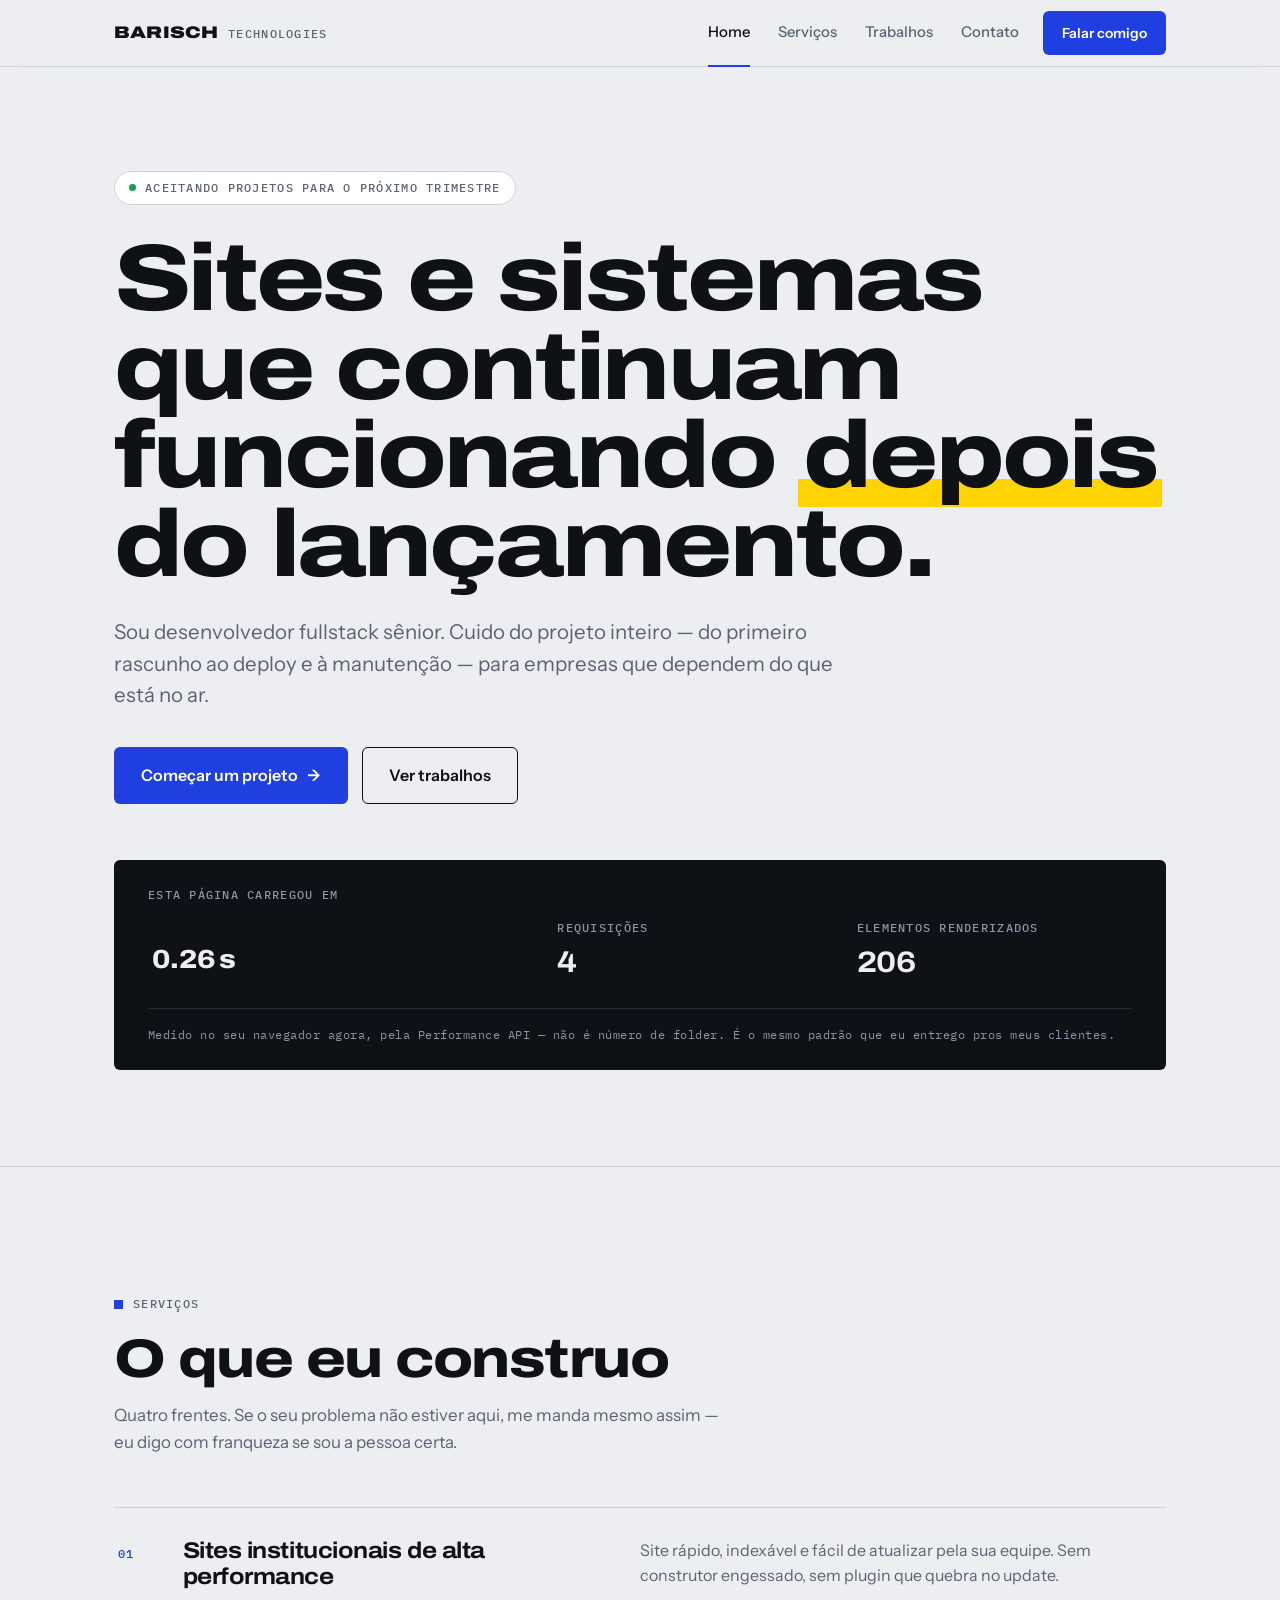
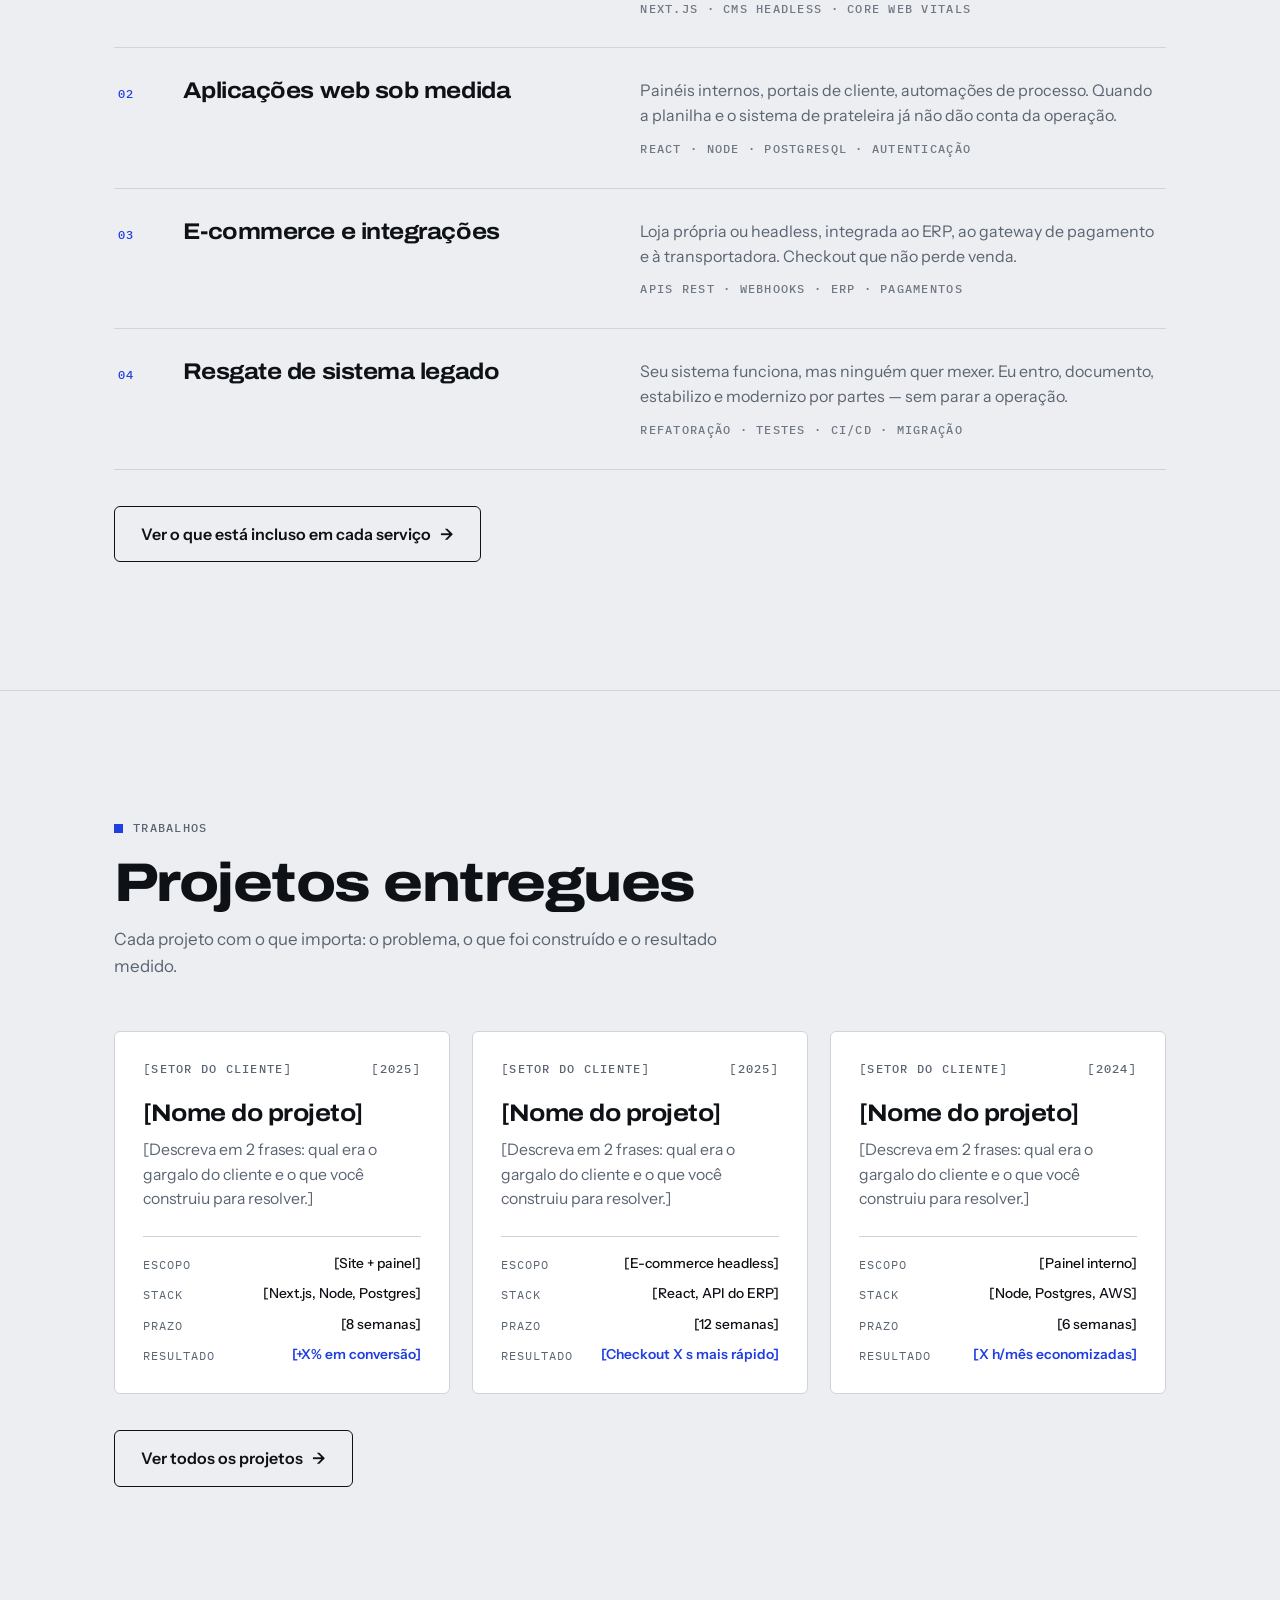
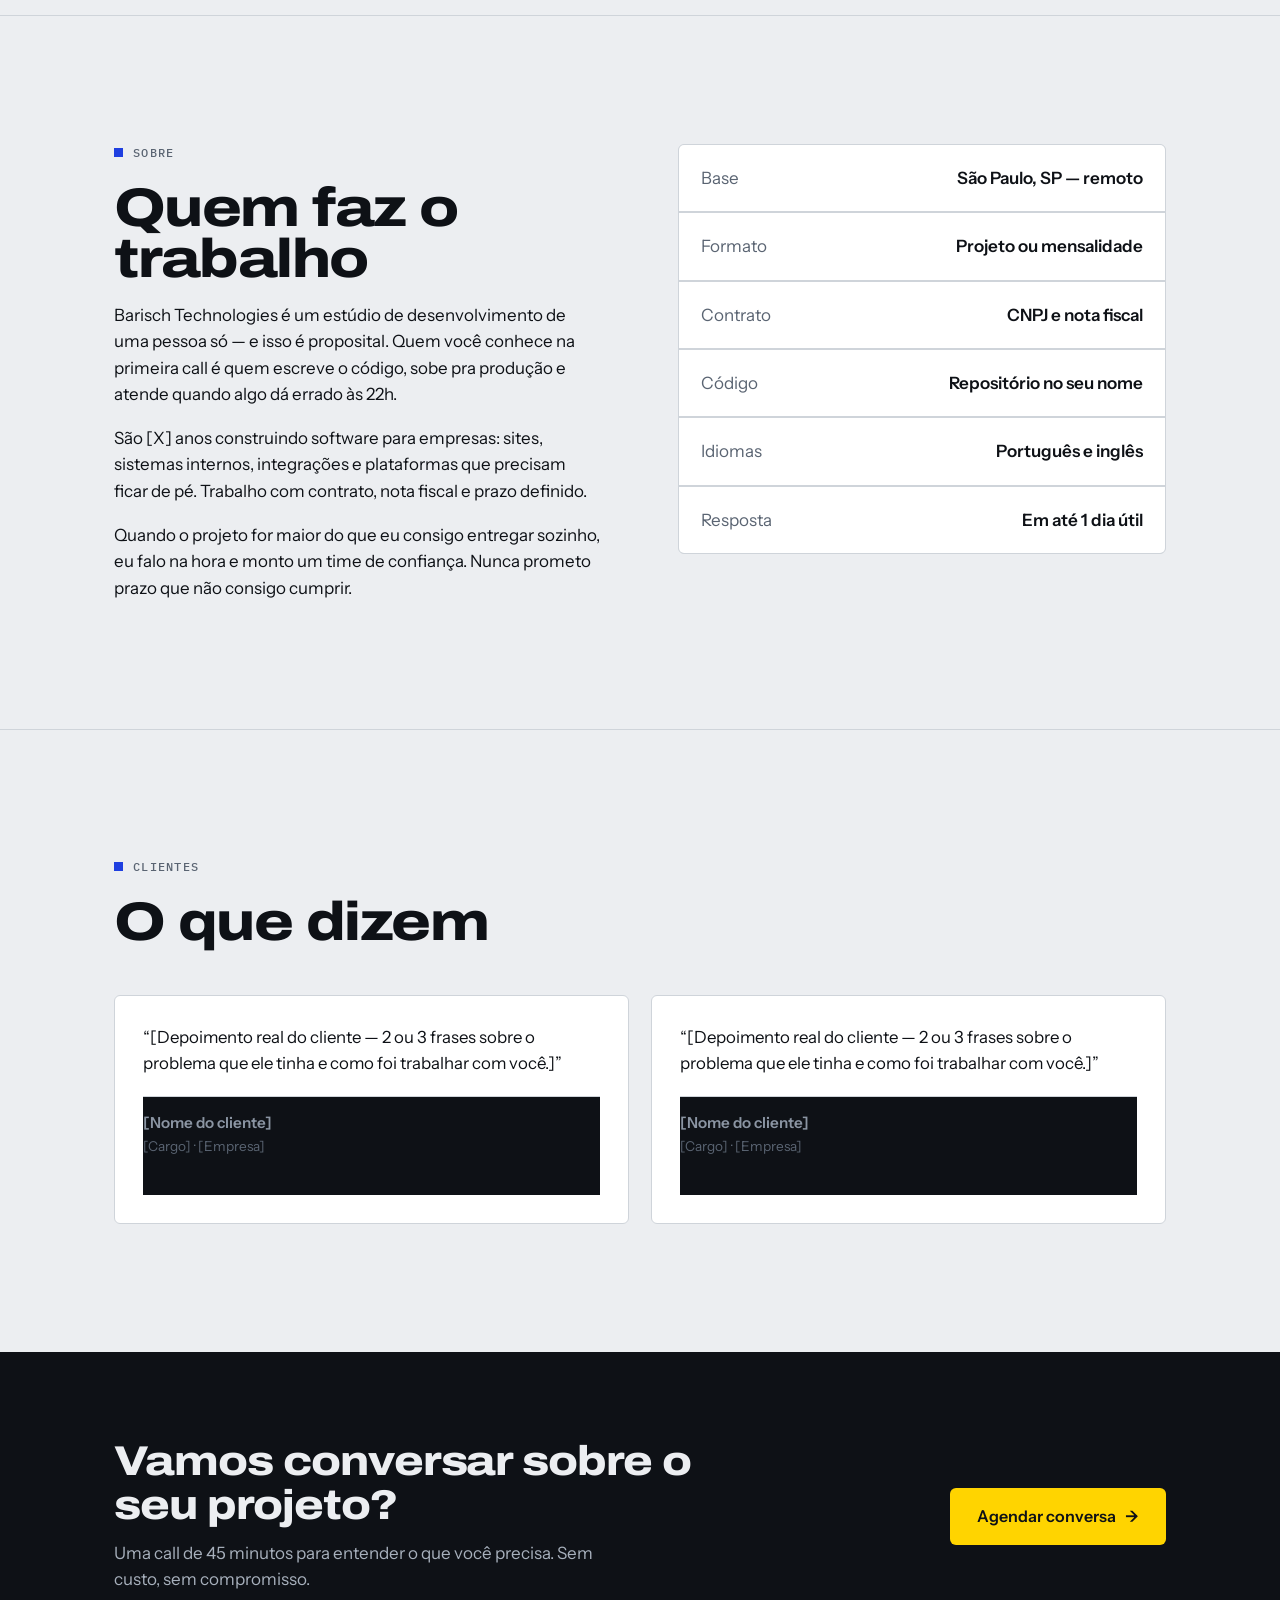
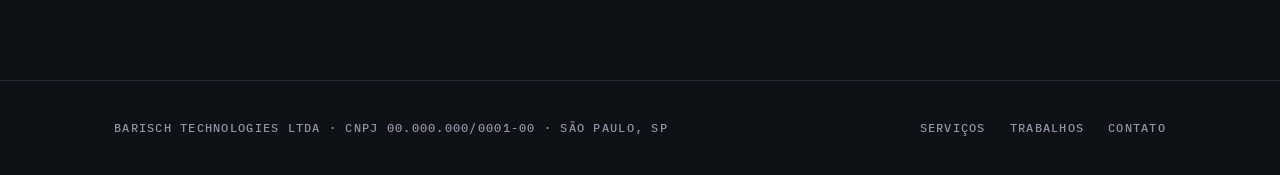
==== index.html @ 4b667dd0 "Initial commit" ====
<!DOCTYPE html>
<html lang="pt-BR">
<head>
<meta charset="UTF-8">
<meta name="viewport" content="width=device-width, initial-scale=1.0">
<title>Barisch Technologies — Sites e sistemas web sob medida | São Paulo</title>
<meta name="description" content="Desenvolvimento fullstack sênior para empresas. Sites rápidos, sistemas web sob medida e integrações — do briefing ao deploy e à manutenção.">

<link rel="preconnect" href="https://fonts.googleapis.com">
<link rel="preconnect" href="https://fonts.gstatic.com" crossorigin>
<link href="https://fonts.googleapis.com/css2?family=Archivo:ital,wdth,wght@0,62..125,100..900&family=Instrument+Sans:wght@400;500;600&family=IBM+Plex+Mono:wght@400;500;600&display=swap" rel="stylesheet">
<link rel="stylesheet" href="assets/styles.css">
</head>
<body>

<header class="nav">
  <div class="wrap nav-in">
    <a href="index.html" class="brand">
      <span class="brand-mark">BARISCH</span>
      <span class="brand-sub mono">Technologies</span>
    </a>
    <nav class="nav-links">
      <a href="index.html" class="active">Home</a>
      <a href="servicos.html">Serviços</a>
      <a href="trabalhos.html">Trabalhos</a>
      <a href="contato.html">Contato</a>
    </nav>
    <a href="contato.html" class="btn btn-primary">Falar comigo</a>
  </div>
</header>

<main id="topo">

  <!-- ============ HERO ============ -->
  <section class="wrap hero">
    <div class="hero-tag mono"><span class="dot"></span>Aceitando projetos para o próximo trimestre</div>
    <h1 class="display">Sites e sistemas que continuam funcionando <span class="mark">depois</span> do lançamento.</h1>
    <p class="hero-lead">Sou desenvolvedor fullstack sênior. Cuido do projeto inteiro — do primeiro rascunho ao deploy e à manutenção — para empresas que dependem do que está no ar.</p>
    <div class="hero-cta">
      <a href="contato.html" class="btn btn-primary">Começar um projeto <span class="btn-arrow">→</span></a>
      <a href="trabalhos.html" class="btn btn-ghost">Ver trabalhos</a>
    </div>

    <!-- assinatura: a própria página se mede -->
    <div class="meter" id="meter">
      <div>
        <span class="meter-label mono">Esta página carregou em</span>
        <div class="meter-big"><span id="m-time">—</span><span>s</span></div>
      </div>
      <div>
        <span class="meter-label mono">Requisições</span>
        <div class="meter-small" id="m-req">—</div>
      </div>
      <div>
        <span class="meter-label mono">Elementos renderizados</span>
        <div class="meter-small" id="m-dom">—</div>
      </div>
      <p class="meter-note">Medido no seu navegador agora, pela Performance API — não é número de folder. É o mesmo padrão que eu entrego pros meus clientes.</p>
    </div>
  </section>

  <!-- ============ SERVIÇOS (resumo) ============ -->
  <section class="section" id="servicos">
    <div class="wrap">
      <div class="rv">
        <div class="eyebrow mono">Serviços</div>
        <h2 class="section-title display">O que eu construo</h2>
        <p class="section-lead">Quatro frentes. Se o seu problema não estiver aqui, me manda mesmo assim — eu digo com franqueza se sou a pessoa certa.</p>
      </div>

      <div class="svc-list rv">
        <article class="svc">
          <div class="svc-idx mono">01</div>
          <h3>Sites institucionais de alta performance</h3>
          <div>
            <p>Site rápido, indexável e fácil de atualizar pela sua equipe. Sem construtor engessado, sem plugin que quebra no update.</p>
            <div class="svc-meta mono">Next.js · CMS headless · Core Web Vitals</div>
          </div>
        </article>

        <article class="svc">
          <div class="svc-idx mono">02</div>
          <h3>Aplicações web sob medida</h3>
          <div>
            <p>Painéis internos, portais de cliente, automações de processo. Quando a planilha e o sistema de prateleira já não dão conta da operação.</p>
            <div class="svc-meta mono">React · Node · PostgreSQL · Autenticação</div>
          </div>
        </article>

        <article class="svc">
          <div class="svc-idx mono">03</div>
          <h3>E-commerce e integrações</h3>
          <div>
            <p>Loja própria ou headless, integrada ao ERP, ao gateway de pagamento e à transportadora. Checkout que não perde venda.</p>
            <div class="svc-meta mono">APIs REST · Webhooks · ERP · Pagamentos</div>
          </div>
        </article>

        <article class="svc">
          <div class="svc-idx mono">04</div>
          <h3>Resgate de sistema legado</h3>
          <div>
            <p>Seu sistema funciona, mas ninguém quer mexer. Eu entro, documento, estabilizo e modernizo por partes — sem parar a operação.</p>
            <div class="svc-meta mono">Refatoração · Testes · CI/CD · Migração</div>
          </div>
        </article>
      </div>

      <p class="rv" style="margin-top:36px">
        <a href="servicos.html" class="btn btn-ghost">Ver o que está incluso em cada serviço <span class="btn-arrow">→</span></a>
      </p>
    </div>
  </section>

  <!-- ============ TRABALHOS (resumo) ============ -->
  <section class="section" id="trabalhos">
    <div class="wrap">
      <div class="rv">
        <div class="eyebrow mono">Trabalhos</div>
        <h2 class="section-title display">Projetos entregues</h2>
        <p class="section-lead">Cada projeto com o que importa: o problema, o que foi construído e o resultado medido.</p>
      </div>

      <!-- SUBSTITUA os 3 cards abaixo por projetos reais -->
      <div class="work-grid rv">
        <article class="card">
          <div class="card-top mono"><span>[Setor do cliente]</span><span>[2025]</span></div>
          <h3>[Nome do projeto]</h3>
          <p>[Descreva em 2 frases: qual era o gargalo do cliente e o que você construiu para resolver.]</p>
          <dl class="spec">
            <div class="spec-row"><dt>Escopo</dt><dd>[Site + painel]</dd></div>
            <div class="spec-row"><dt>Stack</dt><dd>[Next.js, Node, Postgres]</dd></div>
            <div class="spec-row"><dt>Prazo</dt><dd>[8 semanas]</dd></div>
            <div class="spec-row"><dt>Resultado</dt><dd class="win">[+X% em conversão]</dd></div>
          </dl>
        </article>

        <article class="card">
          <div class="card-top mono"><span>[Setor do cliente]</span><span>[2025]</span></div>
          <h3>[Nome do projeto]</h3>
          <p>[Descreva em 2 frases: qual era o gargalo do cliente e o que você construiu para resolver.]</p>
          <dl class="spec">
            <div class="spec-row"><dt>Escopo</dt><dd>[E-commerce headless]</dd></div>
            <div class="spec-row"><dt>Stack</dt><dd>[React, API do ERP]</dd></div>
            <div class="spec-row"><dt>Prazo</dt><dd>[12 semanas]</dd></div>
            <div class="spec-row"><dt>Resultado</dt><dd class="win">[Checkout X s mais rápido]</dd></div>
          </dl>
        </article>

        <article class="card">
          <div class="card-top mono"><span>[Setor do cliente]</span><span>[2024]</span></div>
          <h3>[Nome do projeto]</h3>
          <p>[Descreva em 2 frases: qual era o gargalo do cliente e o que você construiu para resolver.]</p>
          <dl class="spec">
            <div class="spec-row"><dt>Escopo</dt><dd>[Painel interno]</dd></div>
            <div class="spec-row"><dt>Stack</dt><dd>[Node, Postgres, AWS]</dd></div>
            <div class="spec-row"><dt>Prazo</dt><dd>[6 semanas]</dd></div>
            <div class="spec-row"><dt>Resultado</dt><dd class="win">[X h/mês economizadas]</dd></div>
          </dl>
        </article>
      </div>

      <p class="rv" style="margin-top:36px">
        <a href="trabalhos.html" class="btn btn-ghost">Ver todos os projetos <span class="btn-arrow">→</span></a>
      </p>
    </div>
  </section>

  <!-- ============ SOBRE ============ -->
  <section class="section" id="sobre">
    <div class="wrap about rv">
      <div>
        <div class="eyebrow mono">Sobre</div>
        <h2 class="section-title display">Quem faz o trabalho</h2>
        <div class="about-body">
          <p>Barisch Technologies é um estúdio de desenvolvimento de uma pessoa só — e isso é proposital. Quem você conhece na primeira call é quem escreve o código, sobe pra produção e atende quando algo dá errado às 22h.</p>
          <p>São [X] anos construindo software para empresas: sites, sistemas internos, integrações e plataformas que precisam ficar de pé. Trabalho com contrato, nota fiscal e prazo definido.</p>
          <p>Quando o projeto for maior do que eu consigo entregar sozinho, eu falo na hora e monto um time de confiança. Nunca prometo prazo que não consigo cumprir.</p>
        </div>
      </div>
      <dl class="facts">
        <div class="fact"><dt>Base</dt><dd>São Paulo, SP — remoto</dd></div>
        <div class="fact"><dt>Formato</dt><dd>Projeto ou mensalidade</dd></div>
        <div class="fact"><dt>Contrato</dt><dd>CNPJ e nota fiscal</dd></div>
        <div class="fact"><dt>Código</dt><dd>Repositório no seu nome</dd></div>
        <div class="fact"><dt>Idiomas</dt><dd>Português e inglês</dd></div>
        <div class="fact"><dt>Resposta</dt><dd>Em até 1 dia útil</dd></div>
      </dl>
    </div>
  </section>

  <!-- ============ DEPOIMENTOS ============ -->
  <section class="section" id="depoimentos">
    <div class="wrap">
      <div class="rv">
        <div class="eyebrow mono">Clientes</div>
        <h2 class="section-title display">O que dizem</h2>
      </div>
      <!-- SUBSTITUA por depoimentos reais -->
      <div class="quotes rv">
        <blockquote class="quote">
          <p>“[Depoimento real do cliente — 2 ou 3 frases sobre o problema que ele tinha e como foi trabalhar com você.]”</p>
          <footer><cite>[Nome do cliente]</cite><small>[Cargo] · [Empresa]</small></footer>
        </blockquote>
        <blockquote class="quote">
          <p>“[Depoimento real do cliente — 2 ou 3 frases sobre o problema que ele tinha e como foi trabalhar com você.]”</p>
          <footer><cite>[Nome do cliente]</cite><small>[Cargo] · [Empresa]</small></footer>
        </blockquote>
      </div>
    </div>
  </section>

  <!-- ============ CTA STRIP ============ -->
  <section class="cta-strip">
    <div class="wrap">
      <div>
        <h2>Vamos conversar sobre o seu projeto?</h2>
        <p>Uma call de 45 minutos para entender o que você precisa. Sem custo, sem compromisso.</p>
      </div>
      <a href="contato.html" class="btn btn-primary">Agendar conversa <span class="btn-arrow">→</span></a>
    </div>
  </section>
</main>

<footer>
  <div class="wrap foot-in">
    <div class="mono">Barisch Technologies LTDA · CNPJ 00.000.000/0001-00 · São Paulo, SP</div>
    <div class="foot-links mono">
      <a href="servicos.html">Serviços</a>
      <a href="trabalhos.html">Trabalhos</a>
      <a href="contato.html">Contato</a>
    </div>
  </div>
</footer>

<script src="assets/main.js"></script>
</body>
</html>
---- assets/styles.css ----
/* =========================================================
   Barisch Technologies — shared stylesheet
   Design tokens, layout primitives and components used
   across every page. Keep this file as the single source
   of truth. Per-page tweaks go in a <style> block in the
   individual HTML file.
   ========================================================= */

:root{
  --paper:#ECEEF1;
  --panel:#FFFFFF;
  --ink:#0E1116;
  --slate:#5A6472;
  --line:#CFD4DA;
  --cobalt:#1F3FE0;
  --sinal:#FFD400;
  --radius:6px;
  --gutter:clamp(20px,5vw,64px);
  --maxw:1180px;
}

*{box-sizing:border-box;margin:0;padding:0}
html{scroll-behavior:smooth;-webkit-text-size-adjust:100%}
body{
  background:var(--paper);
  color:var(--ink);
  font-family:"Instrument Sans",system-ui,sans-serif;
  font-size:17px;
  line-height:1.55;
  -webkit-font-smoothing:antialiased;
  overflow-x:hidden;
}
a{color:inherit;text-decoration:none}
img{max-width:100%;display:block}
::selection{background:var(--sinal);color:var(--ink)}
:focus-visible{outline:3px solid var(--cobalt);outline-offset:3px;border-radius:2px}

/* ---------- type roles ---------- */
.display{
  font-family:"Archivo",system-ui,sans-serif;
  font-variation-settings:"wdth" 118;
  font-weight:800;
  line-height:0.94;
  letter-spacing:-0.028em;
}
.mono{
  font-family:"IBM Plex Mono",ui-monospace,monospace;
  font-size:0.72rem;
  letter-spacing:0.11em;
  text-transform:uppercase;
  font-weight:500;
}

.wrap{max-width:var(--maxw);margin:0 auto;padding-inline:var(--gutter)}

/* ---------- nav ---------- */
.nav{
  position:sticky;top:0;z-index:50;
  background:rgba(236,238,241,.86);
  backdrop-filter:blur(10px);
  border-bottom:1px solid var(--line);
}
.nav-in{display:flex;align-items:center;gap:24px;height:66px}
.brand{display:flex;align-items:baseline;gap:10px;margin-right:auto}
.brand-mark{
  font-family:"Archivo",sans-serif;font-variation-settings:"wdth" 125;
  font-weight:900;font-size:1.05rem;letter-spacing:0.01em;
}
.brand-sub{color:var(--slate)}
.nav-links{display:flex;gap:28px}
.nav-links a{font-size:.93rem;font-weight:500;color:var(--slate);transition:color .18s;position:relative}
.nav-links a:hover{color:var(--ink)}
.nav-links a.active{color:var(--ink)}
.nav-links a.active::after{
  content:"";position:absolute;left:0;right:0;bottom:-22px;
  height:2px;background:var(--cobalt);
}
.nav .btn{padding:10px 18px;font-size:.87rem}

/* ---------- buttons ---------- */
.btn{
  display:inline-flex;align-items:center;gap:9px;
  padding:15px 26px;border-radius:var(--radius);
  font-family:"Instrument Sans",sans-serif;font-weight:600;font-size:1rem;
  border:1px solid transparent;cursor:pointer;
  transition:transform .16s ease, background .16s ease, color .16s ease;
}
.btn-primary{background:var(--cobalt);color:#fff}
.btn-primary:hover{background:#1730B8;transform:translateY(-2px)}
.btn-ghost{border-color:var(--ink);color:var(--ink);background:transparent}
.btn-ghost:hover{background:var(--ink);color:var(--paper);transform:translateY(-2px)}
.btn-arrow{transition:transform .16s ease}
.btn:hover .btn-arrow{transform:translateX(3px)}

/* ---------- section scaffolding ---------- */
.section{padding-block:clamp(72px,10vw,132px);border-top:1px solid var(--line)}
.section.no-border{border-top:none}
.eyebrow{display:flex;align-items:center;gap:10px;color:var(--slate);margin-bottom:20px}
.eyebrow::before{content:"";width:9px;height:9px;background:var(--cobalt);flex:none}
.section-title{font-size:clamp(2rem,4.6vw,3.4rem);max-width:16ch;margin-bottom:18px}
.section-lead{color:var(--slate);max-width:56ch;font-size:1.06rem}

/* ---------- page header (inner pages) ---------- */
.page-head{padding-top:clamp(56px,9vw,104px);padding-bottom:clamp(48px,7vw,80px)}
.page-head h1{font-size:clamp(2.4rem,6.4vw,4.6rem);max-width:16ch;margin-bottom:22px}
.page-head .lead{font-size:clamp(1.05rem,1.7vw,1.22rem);color:var(--slate);max-width:58ch}

/* ---------- hero ---------- */
.hero{padding-top:clamp(56px,9vw,104px);padding-bottom:clamp(56px,8vw,96px)}
.hero-tag{
  display:inline-flex;align-items:center;gap:9px;color:var(--slate);
  border:1px solid var(--line);background:var(--panel);
  padding:7px 14px;border-radius:100px;margin-bottom:30px;
}
.dot{width:7px;height:7px;border-radius:50%;background:#12A150;flex:none}
.hero h1{font-size:clamp(2.6rem,7.6vw,5.9rem);max-width:15ch;margin-bottom:26px}
.mark{
  background:linear-gradient(to top,var(--sinal) 0 .30em,transparent .30em);
  padding-inline:.05em;
}
.hero-lead{font-size:clamp(1.05rem,1.9vw,1.28rem);color:var(--slate);max-width:54ch;margin-bottom:36px}
.hero-cta{display:flex;flex-wrap:wrap;gap:14px;margin-bottom:56px}

/* signature: live measurement of this page */
.meter{
  background:var(--ink);color:var(--paper);border-radius:var(--radius);
  padding:26px clamp(20px,3vw,34px);
  display:grid;grid-template-columns:1.4fr 1fr 1fr;gap:24px;align-items:end;
}
.meter-label{color:#8B95A3;margin-bottom:12px;display:block}
.meter-big{
  font-family:"Archivo",sans-serif;font-variation-settings:"wdth" 112;
  font-weight:800;font-size:clamp(2.4rem,5.6vw,3.9rem);line-height:1;
  letter-spacing:-0.03em;color:var(--sinal);
}
.meter-big span{font-size:.42em;color:var(--paper);margin-left:4px;letter-spacing:0}
.meter-small{
  font-family:"Archivo",sans-serif;font-variation-settings:"wdth" 112;
  font-weight:700;font-size:clamp(1.3rem,2.6vw,1.85rem);line-height:1;letter-spacing:-0.02em;
}
.meter-note{
  grid-column:1/-1;border-top:1px solid #262C35;padding-top:16px;margin-top:6px;
  color:#8B95A3;font-family:"IBM Plex Mono",monospace;font-size:.78rem;
  letter-spacing:.04em;text-transform:none;
}

/* ---------- services list ---------- */
.svc-list{margin-top:52px;border-top:1px solid var(--line)}
.svc{
  display:grid;grid-template-columns:auto 1.1fr 1.4fr;gap:clamp(16px,4vw,48px);
  align-items:start;padding:30px 4px;border-bottom:1px solid var(--line);
  transition:background .2s ease,padding-inline .2s ease;
}
.svc:hover{background:var(--panel);padding-inline:20px}
.svc-idx{color:var(--cobalt);padding-top:7px}
.svc h3{font-family:"Archivo",sans-serif;font-variation-settings:"wdth" 112;font-weight:700;font-size:1.42rem;letter-spacing:-0.02em;line-height:1.15}
.svc p{color:var(--slate);font-size:1rem}
.svc-meta{margin-top:12px;color:var(--slate);opacity:.85}

/* ---------- service detail (servicos.html) ---------- */
.svc-detail{padding-block:clamp(56px,7vw,88px);border-top:1px solid var(--line)}
.svc-detail-grid{display:grid;grid-template-columns:1fr 2fr;gap:clamp(24px,6vw,80px);align-items:start}
.svc-detail-num{
  font-family:"Archivo",sans-serif;font-variation-settings:"wdth" 125;
  font-weight:900;font-size:clamp(4rem,10vw,7rem);line-height:.9;
  letter-spacing:-0.04em;color:var(--cobalt);
}
.svc-detail h2{font-family:"Archivo",sans-serif;font-variation-settings:"wdth" 115;font-weight:800;font-size:clamp(1.8rem,3.6vw,2.6rem);letter-spacing:-0.025em;line-height:1.05;margin-bottom:20px}
.svc-detail-body p{color:var(--slate);font-size:1.06rem;margin-bottom:18px;max-width:56ch}
.svc-detail-body ul{list-style:none;display:grid;gap:10px;margin:24px 0;max-width:56ch}
.svc-detail-body ul li{display:flex;gap:12px;font-size:1rem}
.svc-detail-body ul li::before{content:"→";color:var(--cobalt);font-weight:600;flex:none}
.svc-meta-row{display:grid;grid-template-columns:repeat(auto-fit,minmax(160px,1fr));gap:2px;background:var(--line);border:1px solid var(--line);border-radius:var(--radius);overflow:hidden;margin-top:28px;max-width:640px}
.svc-meta-cell{background:var(--panel);padding:16px 18px}
.svc-meta-cell dt{color:var(--slate);margin-bottom:6px}
.svc-meta-cell dd{font-weight:600;font-size:1rem}

/* ---------- work / cards ---------- */
.work-grid{display:grid;grid-template-columns:repeat(auto-fit,minmax(300px,1fr));gap:22px;margin-top:52px}
.card{
  background:var(--panel);border:1px solid var(--line);border-radius:var(--radius);
  padding:28px;display:flex;flex-direction:column;
  transition:border-color .2s ease,transform .2s ease,box-shadow .2s ease;
}
.card:hover{border-color:var(--cobalt);transform:translateY(-4px);box-shadow:0 14px 34px rgba(14,17,22,.09)}
.card-top{display:flex;justify-content:space-between;align-items:center;gap:12px;color:var(--slate);margin-bottom:22px}
.card h3{font-family:"Archivo",sans-serif;font-variation-settings:"wdth" 112;font-weight:700;font-size:1.5rem;letter-spacing:-0.02em;line-height:1.1;margin-bottom:12px}
.card p{color:var(--slate);font-size:.99rem;margin-bottom:24px}
.spec{border-top:1px solid var(--line);margin-top:auto;padding-top:16px;display:grid;gap:9px}
.spec-row{display:flex;justify-content:space-between;gap:16px;font-size:.86rem}
.spec-row dt{color:var(--slate);font-family:"IBM Plex Mono",monospace;font-size:.72rem;letter-spacing:.09em;text-transform:uppercase;padding-top:3px;flex:none}
.spec-row dd{text-align:right;font-weight:500}
.spec-row dd.win{color:var(--cobalt);font-weight:600}

/* ---------- case study (trabalhos.html) ---------- */
.case{padding-block:clamp(56px,8vw,96px);border-top:1px solid var(--line)}
.case-head{display:flex;justify-content:space-between;align-items:baseline;gap:20px;flex-wrap:wrap;margin-bottom:26px;color:var(--slate)}
.case h2{font-family:"Archivo",sans-serif;font-variation-settings:"wdth" 115;font-weight:800;font-size:clamp(2rem,4.6vw,3.4rem);letter-spacing:-0.025em;line-height:1;margin-bottom:14px;max-width:20ch}
.case-tagline{color:var(--slate);font-size:1.15rem;max-width:52ch;margin-bottom:44px}
.case-body{display:grid;grid-template-columns:2fr 1fr;gap:clamp(28px,5vw,64px);align-items:start}
.case-content h3{font-family:"Archivo",sans-serif;font-variation-settings:"wdth" 112;font-weight:700;font-size:1.15rem;letter-spacing:-0.01em;color:var(--cobalt);margin:26px 0 10px;text-transform:uppercase;letter-spacing:.05em}
.case-content h3:first-child{margin-top:0}
.case-content p{color:var(--slate);font-size:1.02rem;margin-bottom:14px;max-width:60ch}
.case-side{background:var(--panel);border:1px solid var(--line);border-radius:var(--radius);padding:26px;position:sticky;top:84px}
.case-side dl{display:grid;gap:18px}
.case-side dt{color:var(--slate);margin-bottom:4px}
.case-side dd{font-weight:600}
.case-side .win{color:var(--cobalt);font-size:1.1rem}

/* ---------- stack ---------- */
.stack-grid{display:grid;grid-template-columns:repeat(auto-fit,minmax(210px,1fr));gap:34px;margin-top:48px}
.stack-col h4{color:var(--slate);margin-bottom:14px;padding-bottom:10px;border-bottom:1px solid var(--line)}
.stack-col ul{list-style:none;display:grid;gap:7px}
.stack-col li{font-size:.98rem;font-weight:500}

/* ---------- process ---------- */
.steps{display:grid;grid-template-columns:repeat(auto-fit,minmax(215px,1fr));gap:2px;margin-top:52px;background:var(--line)}
.step{background:var(--paper);padding:26px 22px 30px}
.step-n{
  font-family:"Archivo",sans-serif;font-variation-settings:"wdth" 125;font-weight:900;
  font-size:2.4rem;line-height:1;color:var(--line);letter-spacing:-0.03em;margin-bottom:16px;
}
.step h3{font-size:1.1rem;font-weight:600;margin-bottom:8px}
.step p{color:var(--slate);font-size:.94rem}

/* ---------- about ---------- */
.about{display:grid;grid-template-columns:1fr 1fr;gap:clamp(30px,6vw,80px);align-items:start}
.about-body p{margin-bottom:18px;font-size:1.06rem}
.about-body p:last-child{margin-bottom:0}
.facts{display:grid;gap:2px;background:var(--line);border:1px solid var(--line);border-radius:var(--radius);overflow:hidden}
.fact{background:var(--panel);padding:20px 22px;display:flex;justify-content:space-between;gap:16px;align-items:baseline}
.fact dt{color:var(--slate)}
.fact dd{font-weight:600;text-align:right}

/* ---------- quotes ---------- */
.quotes{display:grid;grid-template-columns:repeat(auto-fit,minmax(280px,1fr));gap:22px;margin-top:48px}
.quote{background:var(--panel);border:1px solid var(--line);border-radius:var(--radius);padding:28px}
.quote p{font-size:1.05rem;margin-bottom:20px}
.quote footer{display:flex;flex-direction:column;gap:2px;border-top:1px solid var(--line);padding-top:14px}
.quote cite{font-style:normal;font-weight:600;font-size:.95rem}
.quote small{color:var(--slate);font-size:.85rem}

/* ---------- faq ---------- */
.faq{margin-top:48px;border-top:1px solid var(--line)}
.faq details{border-bottom:1px solid var(--line)}
.faq summary{
  list-style:none;cursor:pointer;padding:24px 40px 24px 0;position:relative;
  font-weight:600;font-size:1.1rem;transition:color .16s;
}
.faq summary::-webkit-details-marker{display:none}
.faq summary::after{
  content:"+";position:absolute;right:6px;top:50%;transform:translateY(-50%);
  font-family:"IBM Plex Mono",monospace;font-size:1.45rem;color:var(--cobalt);font-weight:400;
}
.faq details[open] summary::after{content:"−"}
.faq summary:hover{color:var(--cobalt)}
.faq-a{padding:0 clamp(0px,8vw,90px) 26px 0;color:var(--slate)}

/* ---------- CTA strip ---------- */
.cta-strip{background:var(--ink);color:var(--paper);padding-block:clamp(56px,7vw,88px)}
.cta-strip .wrap{display:flex;justify-content:space-between;align-items:center;gap:32px;flex-wrap:wrap}
.cta-strip h2{font-family:"Archivo",sans-serif;font-variation-settings:"wdth" 115;font-weight:800;font-size:clamp(1.7rem,3.6vw,2.6rem);letter-spacing:-0.025em;line-height:1.05;max-width:20ch}
.cta-strip p{color:#A7B0BC;margin-top:12px;max-width:44ch}
.cta-strip .btn-primary{background:var(--sinal);color:var(--ink)}
.cta-strip .btn-primary:hover{background:#F5CD00}

/* ---------- contact ---------- */
.contact{background:var(--ink);color:var(--paper);border-top:none}
.contact .eyebrow{color:#8B95A3}
.contact .section-lead{color:#A7B0BC}
.contact-grid{display:grid;grid-template-columns:1fr 1fr;gap:clamp(34px,6vw,80px);align-items:start}
.chan{display:grid;gap:2px;background:#262C35;border:1px solid #262C35;border-radius:var(--radius);overflow:hidden;margin-top:34px}
.chan a{background:#161B22;padding:20px 22px;display:flex;justify-content:space-between;align-items:center;gap:16px;transition:background .18s}
.chan a:hover{background:#1E2530}
.chan span{color:#8B95A3}
.chan strong{font-weight:600}
form{display:grid;gap:14px}
.field{display:grid;gap:7px}
.field label{color:#8B95A3;font-family:"IBM Plex Mono",monospace;font-size:.72rem;letter-spacing:.11em;text-transform:uppercase}
.field input,.field select,.field textarea{
  width:100%;background:#161B22;border:1px solid #303845;color:var(--paper);
  border-radius:var(--radius);padding:14px 15px;font-family:"Instrument Sans",sans-serif;
  font-size:1rem;transition:border-color .16s;
}
.field textarea{resize:vertical;min-height:112px}
.field input:focus,.field select:focus,.field textarea:focus{border-color:var(--cobalt);outline:none}
form .btn-primary{justify-content:center;margin-top:6px}
.form-note{color:#8B95A3;font-size:.83rem}

/* contact page FAQ inverse styling */
.contact .faq{border-top-color:#262C35}
.contact .faq details{border-bottom-color:#262C35}
.contact .faq summary{color:var(--paper)}
.contact .faq summary::after{color:var(--sinal)}
.contact .faq summary:hover{color:var(--sinal)}
.contact .faq-a{color:#A7B0BC}

/* ---------- footer ---------- */
footer{background:var(--ink);color:#8B95A3;padding-block:38px;border-top:1px solid #262C35}
.foot-in{display:flex;flex-wrap:wrap;gap:18px 34px;align-items:center;justify-content:space-between}
.foot-in a:hover{color:var(--paper)}
.foot-links{display:flex;gap:24px;flex-wrap:wrap}

/* ---------- reveal on scroll ---------- */
.rv{opacity:0;transform:translateY(22px);transition:opacity .6s ease,transform .6s ease}
.rv.in{opacity:1;transform:none}

/* ---------- responsive ---------- */
@media(max-width:860px){
  .nav-links{display:none}
  .meter{grid-template-columns:1fr 1fr;gap:20px}
  .meter-big{grid-column:1/-1}
  .svc{grid-template-columns:auto 1fr;row-gap:10px}
  .svc-idx{grid-row:1/3}
  .svc-detail-grid,.about,.contact-grid,.case-body{grid-template-columns:1fr}
  .case-side{position:static}
}
@media(max-width:520px){
  body{font-size:16px}
  .hero-cta .btn{width:100%;justify-content:center}
  .card,.quote{padding:24px}
}
@media(prefers-reduced-motion:reduce){
  *{animation:none!important;transition:none!important}
  html{scroll-behavior:auto}
  .rv{opacity:1;transform:none}
}
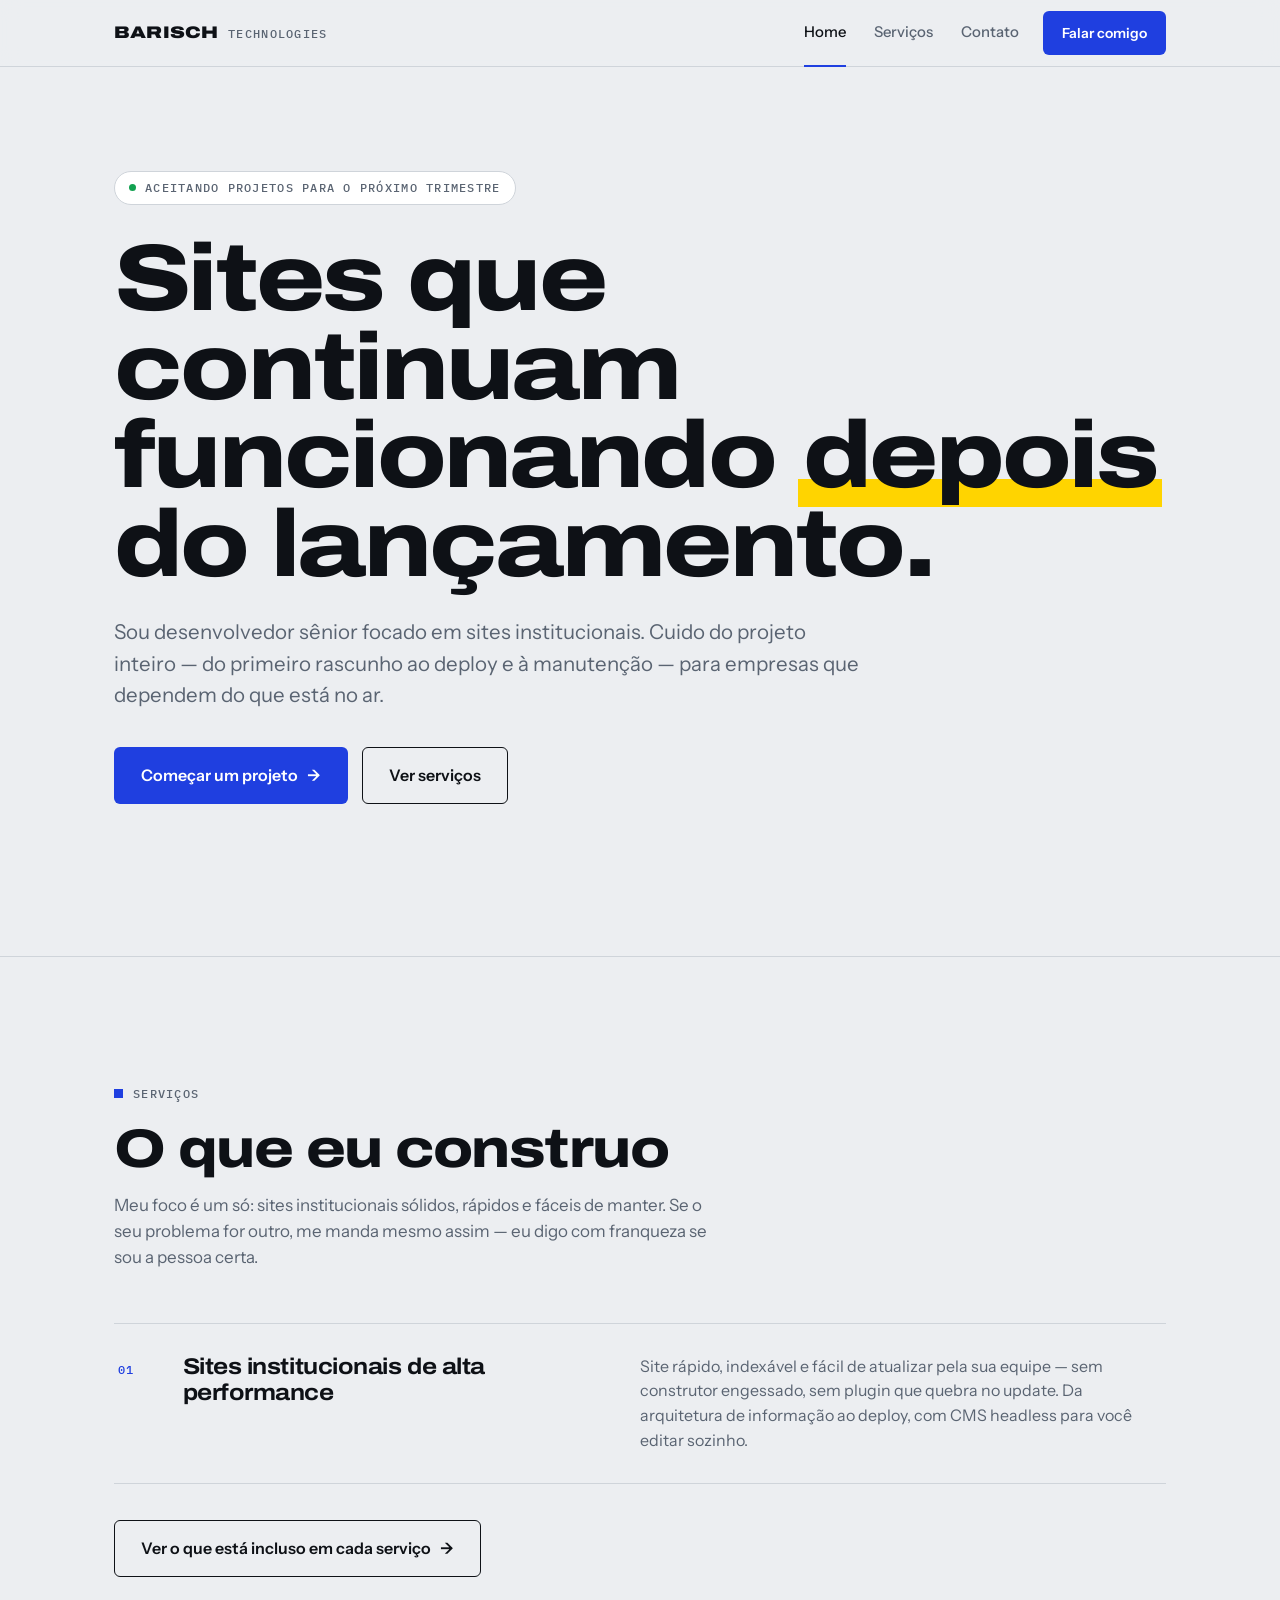
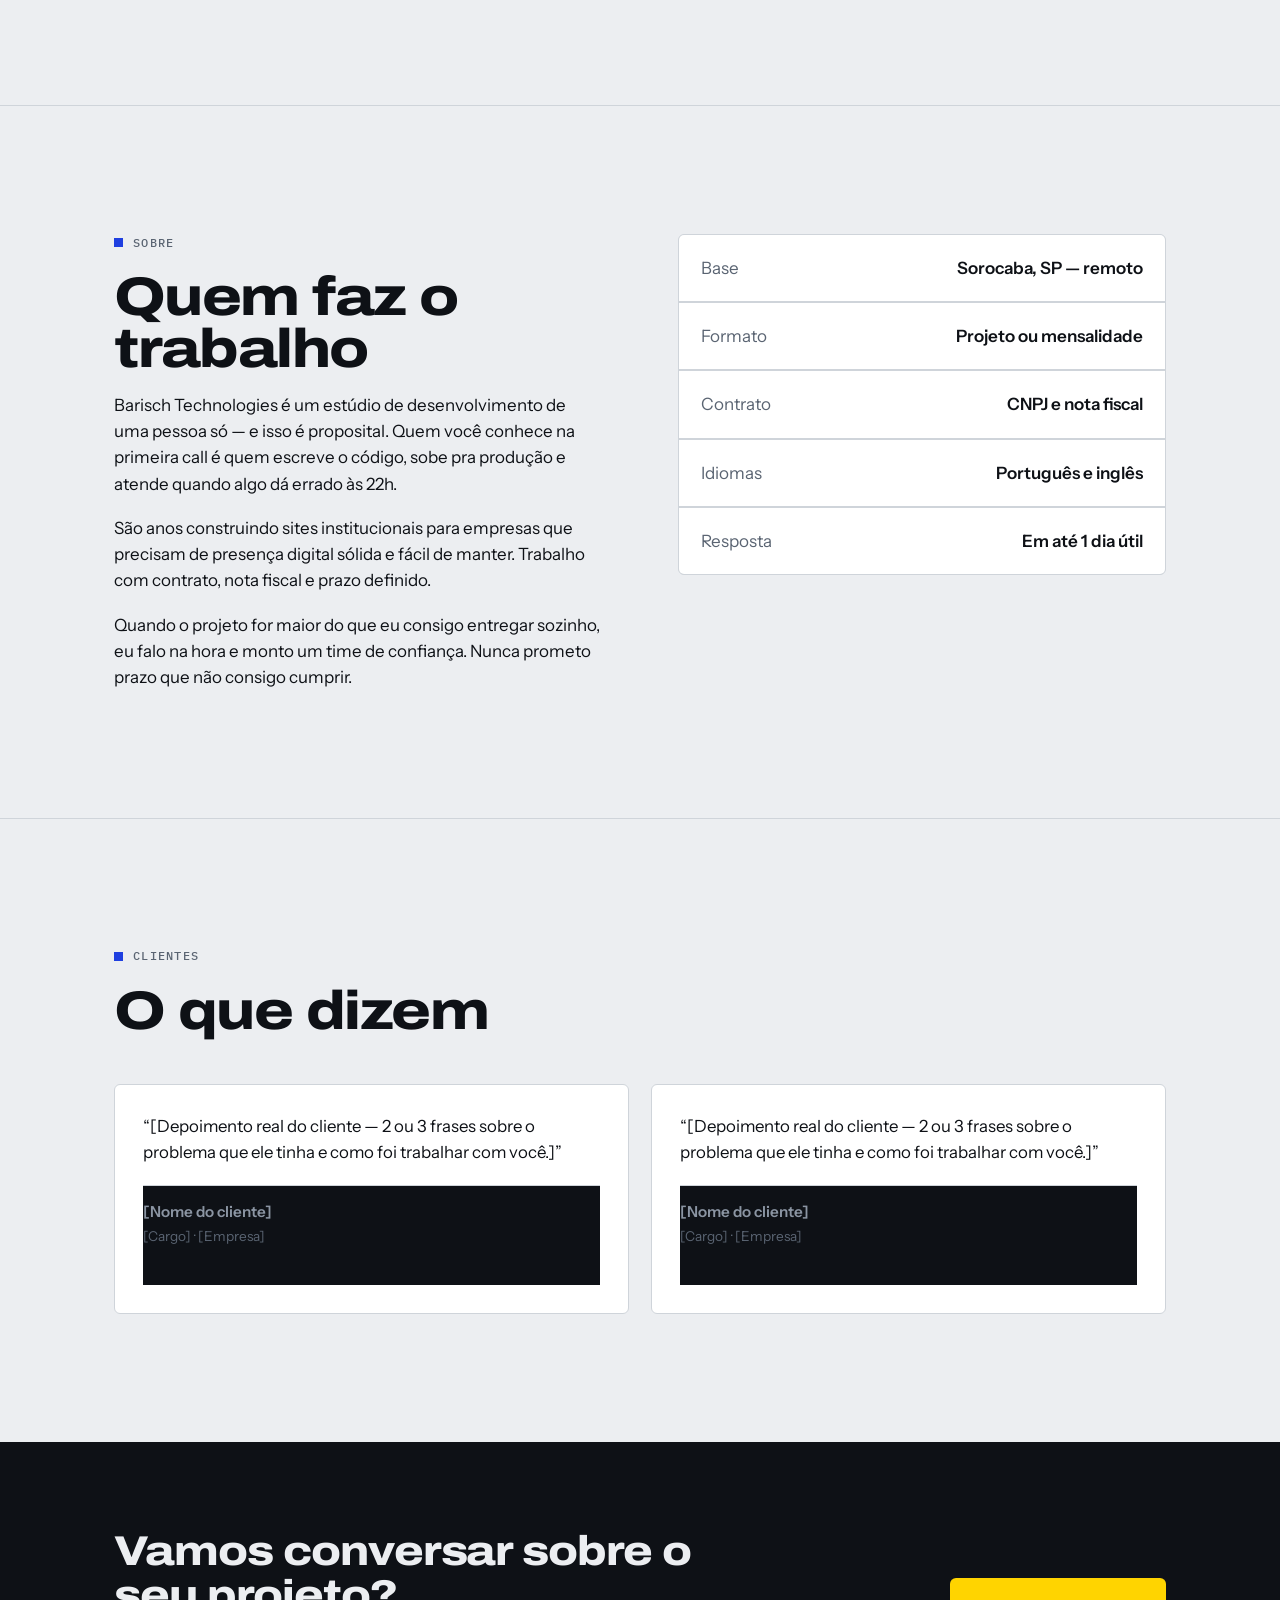
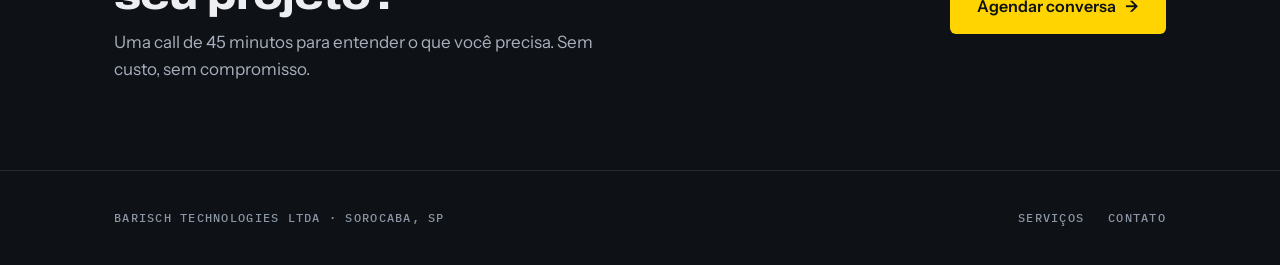
==== commit a3d9478c: "refactor: update content and structure across multiple files for clarity and consistency" ====
--- a/index.html
+++ b/index.html
@@ -3,8 +3,8 @@
 <head>
 <meta charset="UTF-8">
 <meta name="viewport" content="width=device-width, initial-scale=1.0">
-<title>Barisch Technologies — Sites e sistemas web sob medida | São Paulo</title>
-<meta name="description" content="Desenvolvimento fullstack sênior para empresas. Sites rápidos, sistemas web sob medida e integrações — do briefing ao deploy e à manutenção.">
+<title>Barisch Technologies — Sites institucionais sob medida | Sorocaba</title>
+<meta name="description" content="Criação de sites institucionais para empresas: rápidos, indexáveis e fáceis de atualizar — do briefing ao deploy e à manutenção.">
 
 <link rel="preconnect" href="https://fonts.googleapis.com">
 <link rel="preconnect" href="https://fonts.gstatic.com" crossorigin>
@@ -22,7 +22,6 @@
     <nav class="nav-links">
       <a href="index.html" class="active">Home</a>
       <a href="servicos.html">Serviços</a>
-      <a href="trabalhos.html">Trabalhos</a>
       <a href="contato.html">Contato</a>
     </nav>
     <a href="contato.html" class="btn btn-primary">Falar comigo</a>
@@ -34,28 +33,11 @@
   <!-- ============ HERO ============ -->
   <section class="wrap hero">
     <div class="hero-tag mono"><span class="dot"></span>Aceitando projetos para o próximo trimestre</div>
-    <h1 class="display">Sites e sistemas que continuam funcionando <span class="mark">depois</span> do lançamento.</h1>
-    <p class="hero-lead">Sou desenvolvedor fullstack sênior. Cuido do projeto inteiro — do primeiro rascunho ao deploy e à manutenção — para empresas que dependem do que está no ar.</p>
+    <h1 class="display">Sites que continuam funcionando <span class="mark">depois</span> do lançamento.</h1>
+    <p class="hero-lead">Sou desenvolvedor sênior focado em sites institucionais. Cuido do projeto inteiro — do primeiro rascunho ao deploy e à manutenção — para empresas que dependem do que está no ar.</p>
     <div class="hero-cta">
       <a href="contato.html" class="btn btn-primary">Começar um projeto <span class="btn-arrow">→</span></a>
-      <a href="trabalhos.html" class="btn btn-ghost">Ver trabalhos</a>
-    </div>
-
-    <!-- assinatura: a própria página se mede -->
-    <div class="meter" id="meter">
-      <div>
-        <span class="meter-label mono">Esta página carregou em</span>
-        <div class="meter-big"><span id="m-time">—</span><span>s</span></div>
-      </div>
-      <div>
-        <span class="meter-label mono">Requisições</span>
-        <div class="meter-small" id="m-req">—</div>
-      </div>
-      <div>
-        <span class="meter-label mono">Elementos renderizados</span>
-        <div class="meter-small" id="m-dom">—</div>
-      </div>
-      <p class="meter-note">Medido no seu navegador agora, pela Performance API — não é número de folder. É o mesmo padrão que eu entrego pros meus clientes.</p>
+      <a href="#servicos" class="btn btn-ghost">Ver serviços</a>
     </div>
   </section>
 
@@ -65,103 +47,19 @@
       <div class="rv">
         <div class="eyebrow mono">Serviços</div>
         <h2 class="section-title display">O que eu construo</h2>
-        <p class="section-lead">Quatro frentes. Se o seu problema não estiver aqui, me manda mesmo assim — eu digo com franqueza se sou a pessoa certa.</p>
+        <p class="section-lead">Meu foco é um só: sites institucionais sólidos, rápidos e fáceis de manter. Se o seu problema for outro, me manda mesmo assim — eu digo com franqueza se sou a pessoa certa.</p>
       </div>
 
       <div class="svc-list rv">
         <article class="svc">
           <div class="svc-idx mono">01</div>
           <h3>Sites institucionais de alta performance</h3>
-          <div>
-            <p>Site rápido, indexável e fácil de atualizar pela sua equipe. Sem construtor engessado, sem plugin que quebra no update.</p>
-            <div class="svc-meta mono">Next.js · CMS headless · Core Web Vitals</div>
-          </div>
-        </article>
-
-        <article class="svc">
-          <div class="svc-idx mono">02</div>
-          <h3>Aplicações web sob medida</h3>
-          <div>
-            <p>Painéis internos, portais de cliente, automações de processo. Quando a planilha e o sistema de prateleira já não dão conta da operação.</p>
-            <div class="svc-meta mono">React · Node · PostgreSQL · Autenticação</div>
-          </div>
-        </article>
-
-        <article class="svc">
-          <div class="svc-idx mono">03</div>
-          <h3>E-commerce e integrações</h3>
-          <div>
-            <p>Loja própria ou headless, integrada ao ERP, ao gateway de pagamento e à transportadora. Checkout que não perde venda.</p>
-            <div class="svc-meta mono">APIs REST · Webhooks · ERP · Pagamentos</div>
-          </div>
-        </article>
-
-        <article class="svc">
-          <div class="svc-idx mono">04</div>
-          <h3>Resgate de sistema legado</h3>
-          <div>
-            <p>Seu sistema funciona, mas ninguém quer mexer. Eu entro, documento, estabilizo e modernizo por partes — sem parar a operação.</p>
-            <div class="svc-meta mono">Refatoração · Testes · CI/CD · Migração</div>
-          </div>
+          <p>Site rápido, indexável e fácil de atualizar pela sua equipe — sem construtor engessado, sem plugin que quebra no update. Da arquitetura de informação ao deploy, com CMS headless para você editar sozinho.</p>
         </article>
       </div>
 
       <p class="rv" style="margin-top:36px">
         <a href="servicos.html" class="btn btn-ghost">Ver o que está incluso em cada serviço <span class="btn-arrow">→</span></a>
-      </p>
-    </div>
-  </section>
-
-  <!-- ============ TRABALHOS (resumo) ============ -->
-  <section class="section" id="trabalhos">
-    <div class="wrap">
-      <div class="rv">
-        <div class="eyebrow mono">Trabalhos</div>
-        <h2 class="section-title display">Projetos entregues</h2>
-        <p class="section-lead">Cada projeto com o que importa: o problema, o que foi construído e o resultado medido.</p>
-      </div>
-
-      <!-- SUBSTITUA os 3 cards abaixo por projetos reais -->
-      <div class="work-grid rv">
-        <article class="card">
-          <div class="card-top mono"><span>[Setor do cliente]</span><span>[2025]</span></div>
-          <h3>[Nome do projeto]</h3>
-          <p>[Descreva em 2 frases: qual era o gargalo do cliente e o que você construiu para resolver.]</p>
-          <dl class="spec">
-            <div class="spec-row"><dt>Escopo</dt><dd>[Site + painel]</dd></div>
-            <div class="spec-row"><dt>Stack</dt><dd>[Next.js, Node, Postgres]</dd></div>
-            <div class="spec-row"><dt>Prazo</dt><dd>[8 semanas]</dd></div>
-            <div class="spec-row"><dt>Resultado</dt><dd class="win">[+X% em conversão]</dd></div>
-          </dl>
-        </article>
-
-        <article class="card">
-          <div class="card-top mono"><span>[Setor do cliente]</span><span>[2025]</span></div>
-          <h3>[Nome do projeto]</h3>
-          <p>[Descreva em 2 frases: qual era o gargalo do cliente e o que você construiu para resolver.]</p>
-          <dl class="spec">
-            <div class="spec-row"><dt>Escopo</dt><dd>[E-commerce headless]</dd></div>
-            <div class="spec-row"><dt>Stack</dt><dd>[React, API do ERP]</dd></div>
-            <div class="spec-row"><dt>Prazo</dt><dd>[12 semanas]</dd></div>
-            <div class="spec-row"><dt>Resultado</dt><dd class="win">[Checkout X s mais rápido]</dd></div>
-          </dl>
-        </article>
-
-        <article class="card">
-          <div class="card-top mono"><span>[Setor do cliente]</span><span>[2024]</span></div>
-          <h3>[Nome do projeto]</h3>
-          <p>[Descreva em 2 frases: qual era o gargalo do cliente e o que você construiu para resolver.]</p>
-          <dl class="spec">
-            <div class="spec-row"><dt>Escopo</dt><dd>[Painel interno]</dd></div>
-            <div class="spec-row"><dt>Stack</dt><dd>[Node, Postgres, AWS]</dd></div>
-            <div class="spec-row"><dt>Prazo</dt><dd>[6 semanas]</dd></div>
-            <div class="spec-row"><dt>Resultado</dt><dd class="win">[X h/mês economizadas]</dd></div>
-          </dl>
-        </article>
-      </div>
-
-      <p class="rv" style="margin-top:36px">
-        <a href="trabalhos.html" class="btn btn-ghost">Ver todos os projetos <span class="btn-arrow">→</span></a>
       </p>
     </div>
   </section>
@@ -174,15 +72,14 @@
         <h2 class="section-title display">Quem faz o trabalho</h2>
         <div class="about-body">
           <p>Barisch Technologies é um estúdio de desenvolvimento de uma pessoa só — e isso é proposital. Quem você conhece na primeira call é quem escreve o código, sobe pra produção e atende quando algo dá errado às 22h.</p>
-          <p>São [X] anos construindo software para empresas: sites, sistemas internos, integrações e plataformas que precisam ficar de pé. Trabalho com contrato, nota fiscal e prazo definido.</p>
+          <p>São anos construindo sites institucionais para empresas que precisam de presença digital sólida e fácil de manter. Trabalho com contrato, nota fiscal e prazo definido.</p>
           <p>Quando o projeto for maior do que eu consigo entregar sozinho, eu falo na hora e monto um time de confiança. Nunca prometo prazo que não consigo cumprir.</p>
         </div>
       </div>
       <dl class="facts">
-        <div class="fact"><dt>Base</dt><dd>São Paulo, SP — remoto</dd></div>
+        <div class="fact"><dt>Base</dt><dd>Sorocaba, SP — remoto</dd></div>
         <div class="fact"><dt>Formato</dt><dd>Projeto ou mensalidade</dd></div>
         <div class="fact"><dt>Contrato</dt><dd>CNPJ e nota fiscal</dd></div>
-        <div class="fact"><dt>Código</dt><dd>Repositório no seu nome</dd></div>
         <div class="fact"><dt>Idiomas</dt><dd>Português e inglês</dd></div>
         <div class="fact"><dt>Resposta</dt><dd>Em até 1 dia útil</dd></div>
       </dl>
@@ -224,10 +121,9 @@
 
 <footer>
   <div class="wrap foot-in">
-    <div class="mono">Barisch Technologies LTDA · CNPJ 00.000.000/0001-00 · São Paulo, SP</div>
+    <div class="mono">Barisch Technologies LTDA · Sorocaba, SP</div>
     <div class="foot-links mono">
       <a href="servicos.html">Serviços</a>
-      <a href="trabalhos.html">Trabalhos</a>
       <a href="contato.html">Contato</a>
     </div>
   </div>
--- a/assets/styles.css
+++ b/assets/styles.css
@@ -121,29 +121,6 @@
 .hero-lead{font-size:clamp(1.05rem,1.9vw,1.28rem);color:var(--slate);max-width:54ch;margin-bottom:36px}
 .hero-cta{display:flex;flex-wrap:wrap;gap:14px;margin-bottom:56px}
 
-/* signature: live measurement of this page */
-.meter{
-  background:var(--ink);color:var(--paper);border-radius:var(--radius);
-  padding:26px clamp(20px,3vw,34px);
-  display:grid;grid-template-columns:1.4fr 1fr 1fr;gap:24px;align-items:end;
-}
-.meter-label{color:#8B95A3;margin-bottom:12px;display:block}
-.meter-big{
-  font-family:"Archivo",sans-serif;font-variation-settings:"wdth" 112;
-  font-weight:800;font-size:clamp(2.4rem,5.6vw,3.9rem);line-height:1;
-  letter-spacing:-0.03em;color:var(--sinal);
-}
-.meter-big span{font-size:.42em;color:var(--paper);margin-left:4px;letter-spacing:0}
-.meter-small{
-  font-family:"Archivo",sans-serif;font-variation-settings:"wdth" 112;
-  font-weight:700;font-size:clamp(1.3rem,2.6vw,1.85rem);line-height:1;letter-spacing:-0.02em;
-}
-.meter-note{
-  grid-column:1/-1;border-top:1px solid #262C35;padding-top:16px;margin-top:6px;
-  color:#8B95A3;font-family:"IBM Plex Mono",monospace;font-size:.78rem;
-  letter-spacing:.04em;text-transform:none;
-}
-
 /* ---------- services list ---------- */
 .svc-list{margin-top:52px;border-top:1px solid var(--line)}
 .svc{
@@ -155,7 +132,6 @@
 .svc-idx{color:var(--cobalt);padding-top:7px}
 .svc h3{font-family:"Archivo",sans-serif;font-variation-settings:"wdth" 112;font-weight:700;font-size:1.42rem;letter-spacing:-0.02em;line-height:1.15}
 .svc p{color:var(--slate);font-size:1rem}
-.svc-meta{margin-top:12px;color:var(--slate);opacity:.85}
 
 /* ---------- service detail (servicos.html) ---------- */
 .svc-detail{padding-block:clamp(56px,7vw,88px);border-top:1px solid var(--line)}
@@ -174,23 +150,6 @@
 .svc-meta-cell{background:var(--panel);padding:16px 18px}
 .svc-meta-cell dt{color:var(--slate);margin-bottom:6px}
 .svc-meta-cell dd{font-weight:600;font-size:1rem}
-
-/* ---------- work / cards ---------- */
-.work-grid{display:grid;grid-template-columns:repeat(auto-fit,minmax(300px,1fr));gap:22px;margin-top:52px}
-.card{
-  background:var(--panel);border:1px solid var(--line);border-radius:var(--radius);
-  padding:28px;display:flex;flex-direction:column;
-  transition:border-color .2s ease,transform .2s ease,box-shadow .2s ease;
-}
-.card:hover{border-color:var(--cobalt);transform:translateY(-4px);box-shadow:0 14px 34px rgba(14,17,22,.09)}
-.card-top{display:flex;justify-content:space-between;align-items:center;gap:12px;color:var(--slate);margin-bottom:22px}
-.card h3{font-family:"Archivo",sans-serif;font-variation-settings:"wdth" 112;font-weight:700;font-size:1.5rem;letter-spacing:-0.02em;line-height:1.1;margin-bottom:12px}
-.card p{color:var(--slate);font-size:.99rem;margin-bottom:24px}
-.spec{border-top:1px solid var(--line);margin-top:auto;padding-top:16px;display:grid;gap:9px}
-.spec-row{display:flex;justify-content:space-between;gap:16px;font-size:.86rem}
-.spec-row dt{color:var(--slate);font-family:"IBM Plex Mono",monospace;font-size:.72rem;letter-spacing:.09em;text-transform:uppercase;padding-top:3px;flex:none}
-.spec-row dd{text-align:right;font-weight:500}
-.spec-row dd.win{color:var(--cobalt);font-weight:600}
 
 /* ---------- case study (trabalhos.html) ---------- */
 .case{padding-block:clamp(56px,8vw,96px);border-top:1px solid var(--line)}
@@ -239,22 +198,6 @@
 .quote footer{display:flex;flex-direction:column;gap:2px;border-top:1px solid var(--line);padding-top:14px}
 .quote cite{font-style:normal;font-weight:600;font-size:.95rem}
 .quote small{color:var(--slate);font-size:.85rem}
-
-/* ---------- faq ---------- */
-.faq{margin-top:48px;border-top:1px solid var(--line)}
-.faq details{border-bottom:1px solid var(--line)}
-.faq summary{
-  list-style:none;cursor:pointer;padding:24px 40px 24px 0;position:relative;
-  font-weight:600;font-size:1.1rem;transition:color .16s;
-}
-.faq summary::-webkit-details-marker{display:none}
-.faq summary::after{
-  content:"+";position:absolute;right:6px;top:50%;transform:translateY(-50%);
-  font-family:"IBM Plex Mono",monospace;font-size:1.45rem;color:var(--cobalt);font-weight:400;
-}
-.faq details[open] summary::after{content:"−"}
-.faq summary:hover{color:var(--cobalt)}
-.faq-a{padding:0 clamp(0px,8vw,90px) 26px 0;color:var(--slate)}
 
 /* ---------- CTA strip ---------- */
 .cta-strip{background:var(--ink);color:var(--paper);padding-block:clamp(56px,7vw,88px)}
@@ -287,14 +230,6 @@
 form .btn-primary{justify-content:center;margin-top:6px}
 .form-note{color:#8B95A3;font-size:.83rem}
 
-/* contact page FAQ inverse styling */
-.contact .faq{border-top-color:#262C35}
-.contact .faq details{border-bottom-color:#262C35}
-.contact .faq summary{color:var(--paper)}
-.contact .faq summary::after{color:var(--sinal)}
-.contact .faq summary:hover{color:var(--sinal)}
-.contact .faq-a{color:#A7B0BC}
-
 /* ---------- footer ---------- */
 footer{background:var(--ink);color:#8B95A3;padding-block:38px;border-top:1px solid #262C35}
 .foot-in{display:flex;flex-wrap:wrap;gap:18px 34px;align-items:center;justify-content:space-between}
@@ -308,8 +243,6 @@
 /* ---------- responsive ---------- */
 @media(max-width:860px){
   .nav-links{display:none}
-  .meter{grid-template-columns:1fr 1fr;gap:20px}
-  .meter-big{grid-column:1/-1}
   .svc{grid-template-columns:auto 1fr;row-gap:10px}
   .svc-idx{grid-row:1/3}
   .svc-detail-grid,.about,.contact-grid,.case-body{grid-template-columns:1fr}
@@ -318,7 +251,7 @@
 @media(max-width:520px){
   body{font-size:16px}
   .hero-cta .btn{width:100%;justify-content:center}
-  .card,.quote{padding:24px}
+  .quote{padding:24px}
 }
 @media(prefers-reduced-motion:reduce){
   *{animation:none!important;transition:none!important}
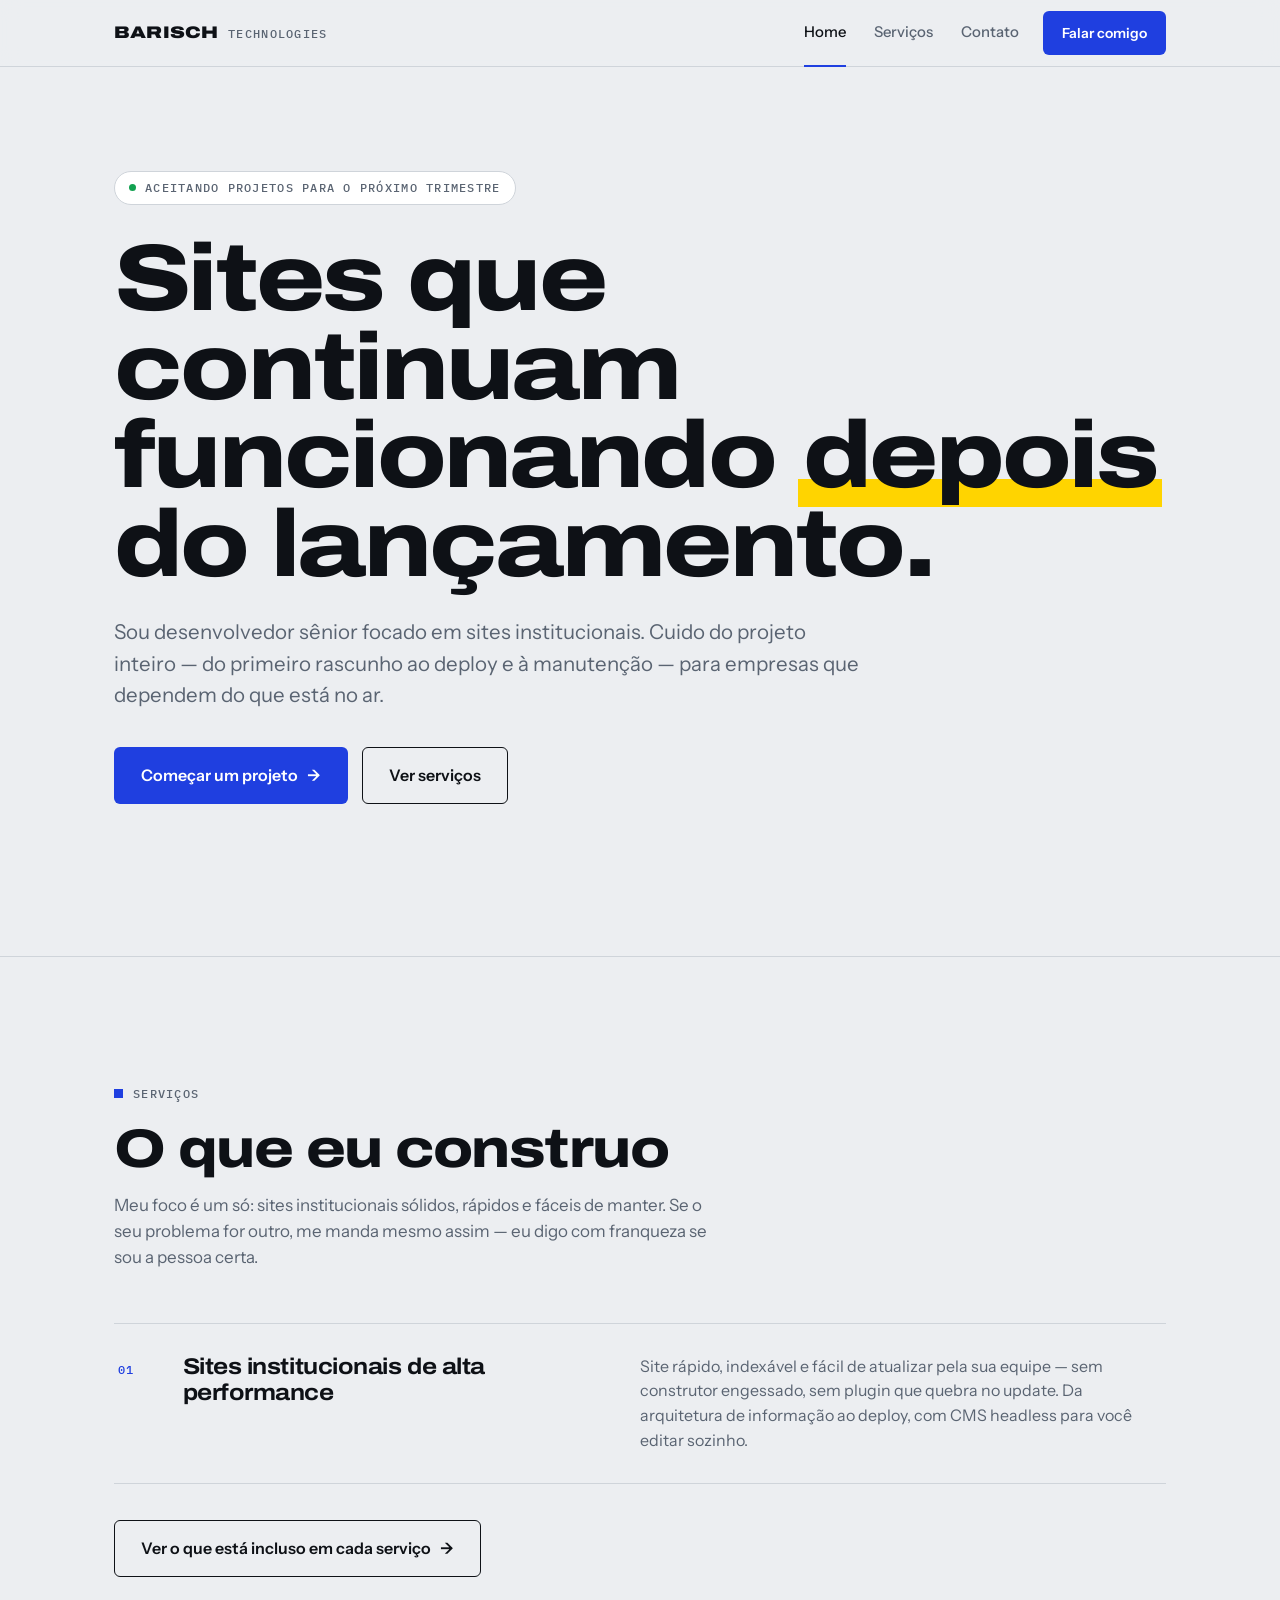
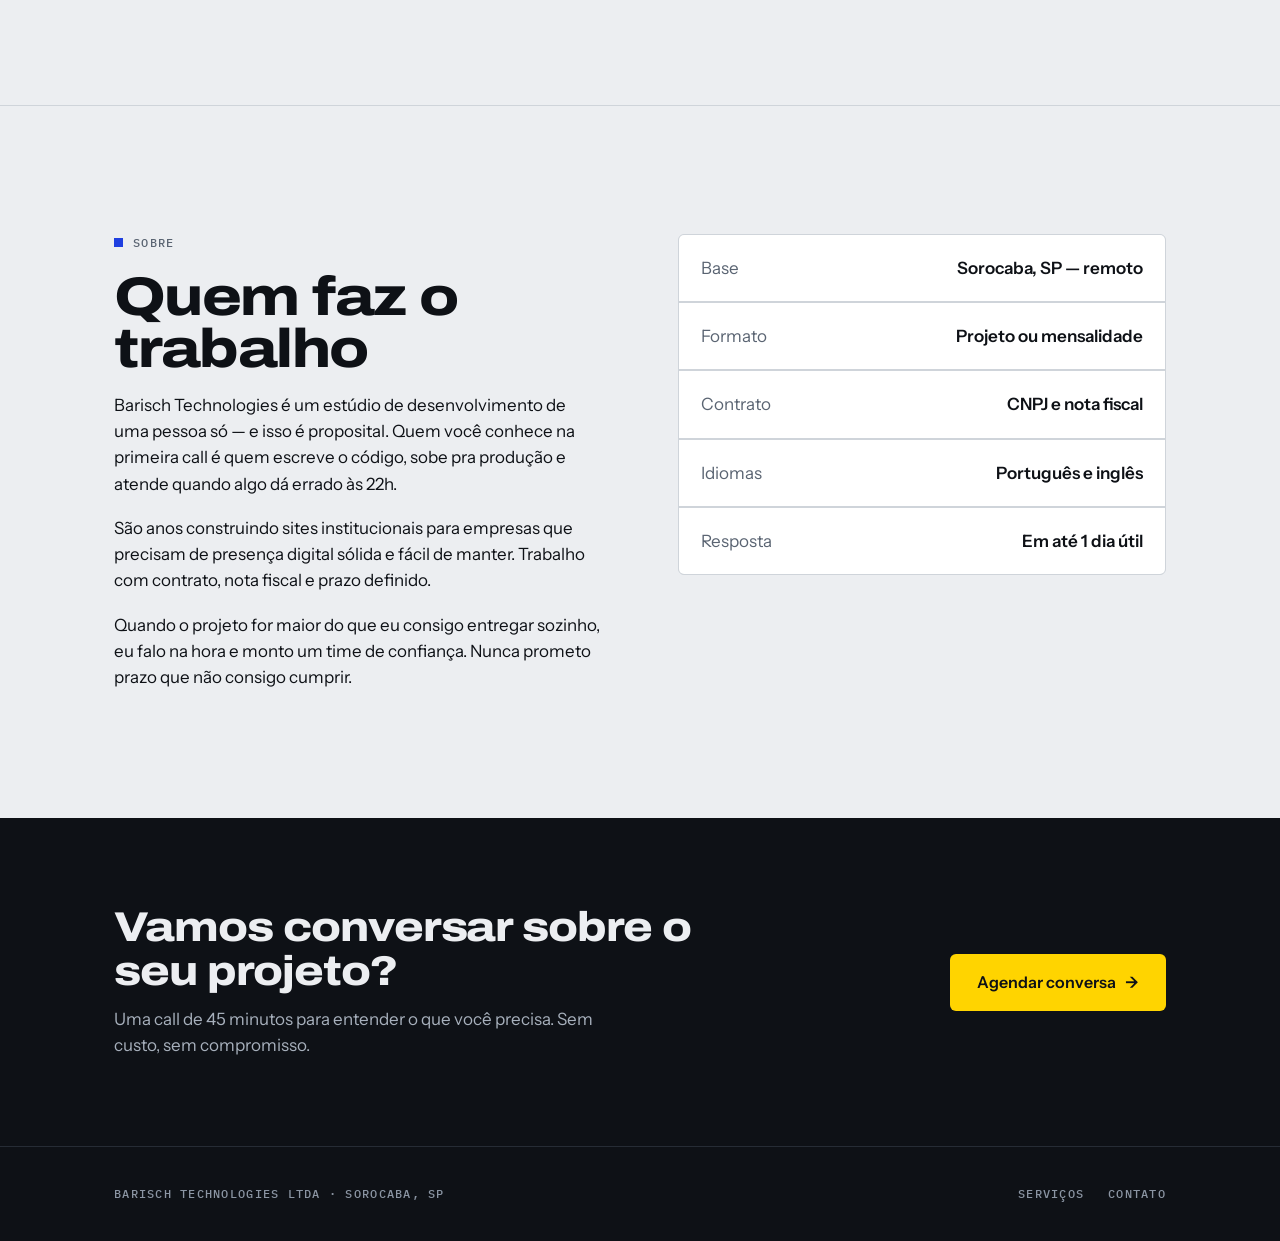
==== commit 0c057168: "refactor: remove testimonials sections from index and trabalhos pages for content simplification" ====
--- a/index.html
+++ b/index.html
@@ -86,27 +86,6 @@
     </div>
   </section>
 
-  <!-- ============ DEPOIMENTOS ============ -->
-  <section class="section" id="depoimentos">
-    <div class="wrap">
-      <div class="rv">
-        <div class="eyebrow mono">Clientes</div>
-        <h2 class="section-title display">O que dizem</h2>
-      </div>
-      <!-- SUBSTITUA por depoimentos reais -->
-      <div class="quotes rv">
-        <blockquote class="quote">
-          <p>“[Depoimento real do cliente — 2 ou 3 frases sobre o problema que ele tinha e como foi trabalhar com você.]”</p>
-          <footer><cite>[Nome do cliente]</cite><small>[Cargo] · [Empresa]</small></footer>
-        </blockquote>
-        <blockquote class="quote">
-          <p>“[Depoimento real do cliente — 2 ou 3 frases sobre o problema que ele tinha e como foi trabalhar com você.]”</p>
-          <footer><cite>[Nome do cliente]</cite><small>[Cargo] · [Empresa]</small></footer>
-        </blockquote>
-      </div>
-    </div>
-  </section>
-
   <!-- ============ CTA STRIP ============ -->
   <section class="cta-strip">
     <div class="wrap">
